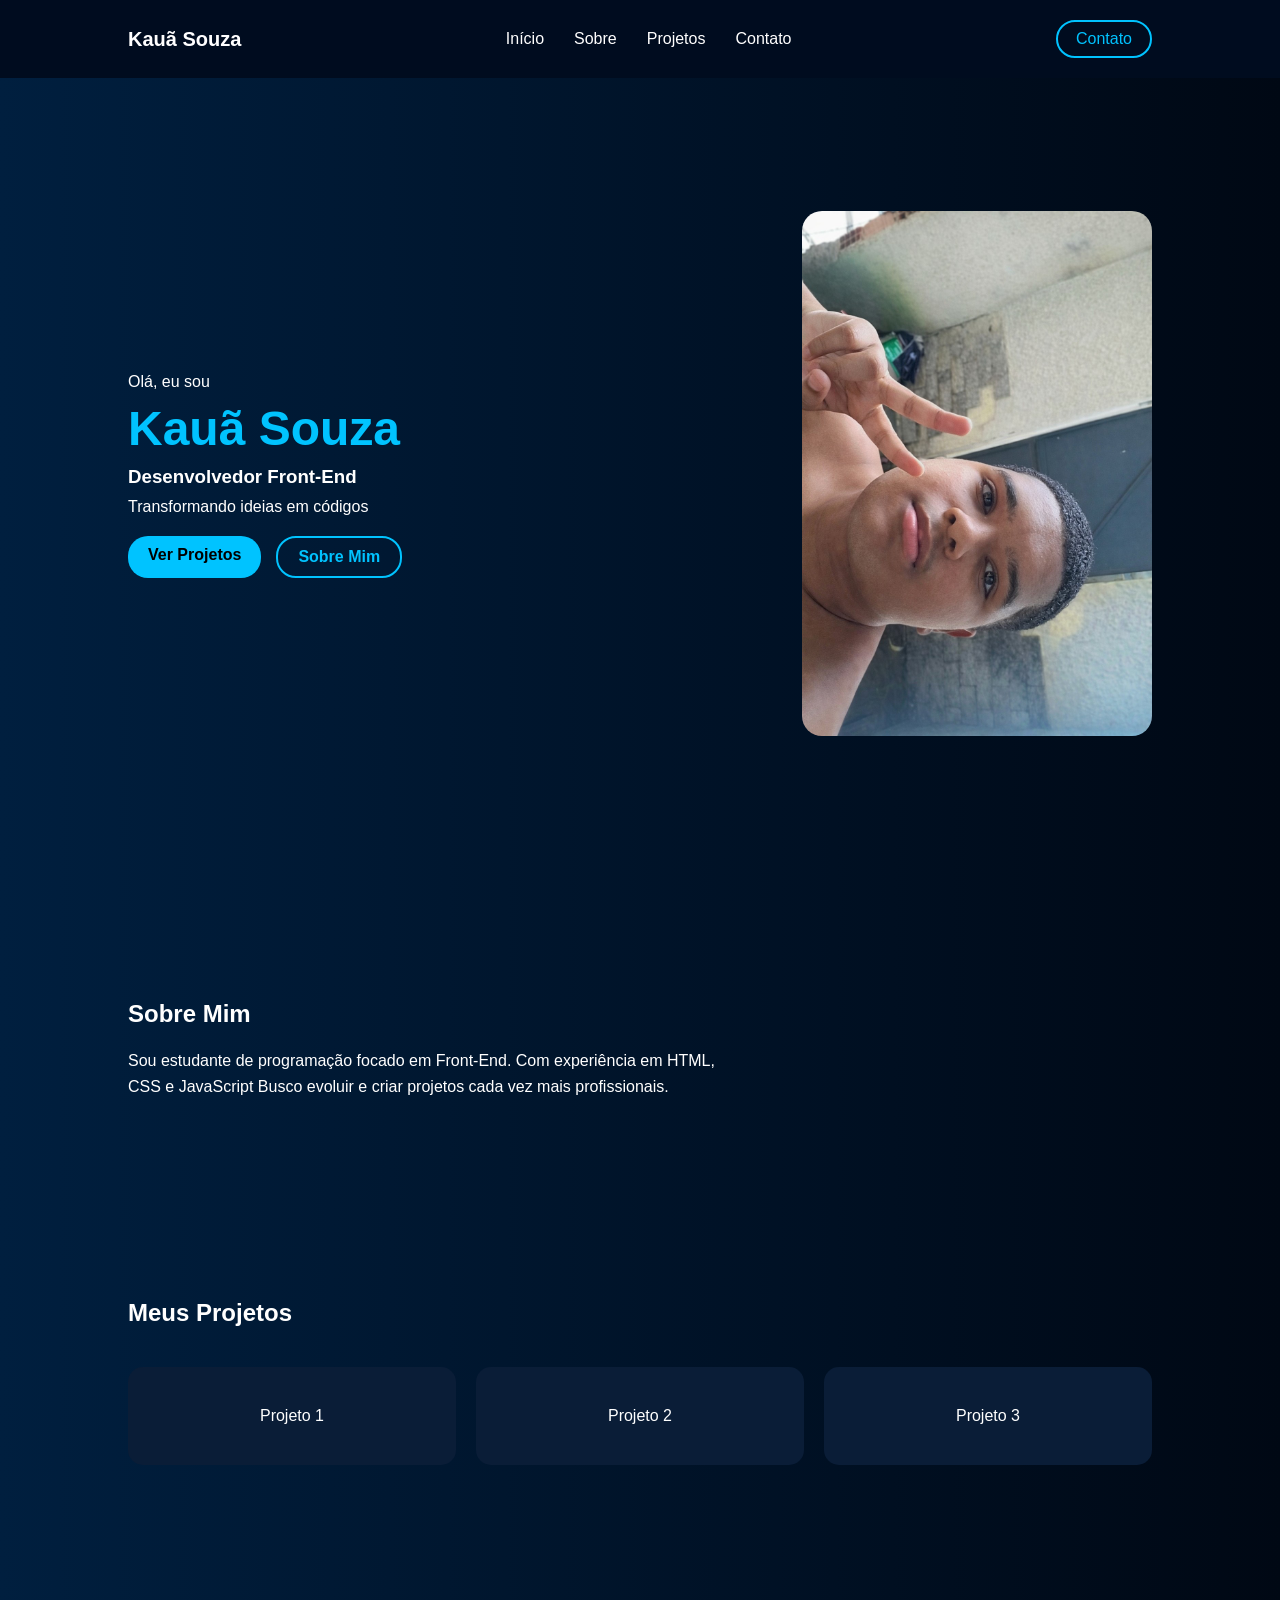
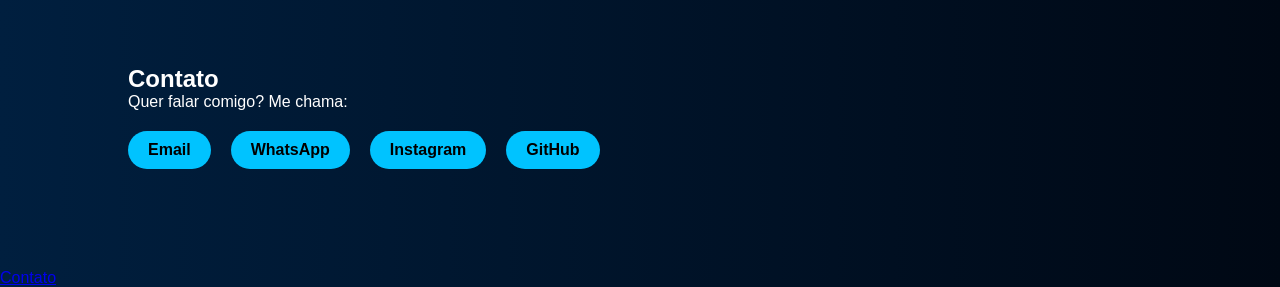
==== index.html @ f3550d49 "Update index.html" ====
<!DOCTYPE html>
<html lang="pt-BR">
<head>
  <meta charset="UTF-8">
  <title>Kauã Souza | Portfólio</title>
  <link rel="stylesheet" href="style.css">
</head>
<body>

  <!-- NAVBAR -->
  <header class="navbar">
    <div class="logo">Kauã Souza</div>

    <ul class="menu">
      <li><a href="#inicio">Início</a></li>
      <li><a href="#sobre">Sobre</a></li>
      <li><a href="#projetos">Projetos</a></li>
      <li><a href="#contato">Contato</a></li>
    </ul>

    <a href="#contato" class="btn-contato">Contato</a>
  </header>

  <!-- HERO -->
  <section id="inicio" class="hero">
    <div class="hero-text">
      <p>Olá, eu sou</p>
      <h1>Kauã Souza</h1>
      <h3>Desenvolvedor Front-End</h3>
      <p>Transformando ideias em códigos</p>

      <div class="buttons">
        <a href="#projetos" class="btn-primary">Ver Projetos</a>
        <a href="#sobre" class="btn-secondary">Sobre Mim</a>
      </div>
    </div>

    <div class="hero-img">
      <img src="file_00000000228c720e8e0c96ebc8f14be2[1].png" alt="Kauã Souza">
    </div>
  </section>

  <!-- SOBRE -->
  <section id="sobre">
    <h2>Sobre Mim</h2>
    <p>
      Sou estudante de programação focado em Front-End. Com experiência em HTML, CSS e JavaScript
      Busco evoluir e criar projetos cada vez mais profissionais.
    </p>
  </section>

  <!-- PROJETOS -->
  <section id="projetos">
    <h2>Meus Projetos</h2>

    <div class="cards">
      <div class="card">Projeto 1</div>
      <div class="card">Projeto 2</div>
      <div class="card">Projeto 3</div>
    </div>
  </section>

  <!-- CONTATO -->
  <section id="contato">
    <h2>Contato</h2>
    <p>Quer falar comigo? Me chama:</p>

    <div class="contact-buttons">
      <a href="kauafaria2656@gmail.com" target="_blank"
rel="noopener noreferrer">Email</a>
      <a href="https://wa.me/5521992400920" target="_blank"
rel="noopener noreferrer">WhatsApp</a>
      <a href="https://instagram.com/kaua_bxd2/" target="_blank"
rel="noopener noreferrer">Instagram</a>
      <a href="https://github.com/kaua-souza-dev" target="_blank"
rel="noopener noreferrer"
>GitHub</a>
    </div>
  </section>

  <a href="javascript:void(0)" onclick="rolarPara('contato')">Contato</a>


    <script>
function rolarPara(id) {
  document.getElementById(id).scrollIntoView({
    behavior: 'smooth'
  });
}
</script>


</body>
</html>
---- style.css ----
/* RESET */
* {
  margin: 0;
  padding: 0;
  box-sizing: border-box;
  font-family: Arial, sans-serif;
}

body {
  background: linear-gradient(to right, #001f3f, #000814);
  color: white;
}

/* NAVBAR */
.navbar {
  display: flex;
  justify-content: space-between;
  align-items: center;
  padding: 20px 10%;
  background-color: #000c1f;
  position: fixed;
  width: 100%;
  top: 0;
  z-index: 1000;
}

.logo {
  font-size: 20px;
  font-weight: bold;
}

.menu {
  list-style: none;
  display: flex;
  gap: 30px;
}

.menu a {
  text-decoration: none;
  color: white;
  transition: 0.3s;
}

.menu a:hover {
  color: #00c3ff;
}

.btn-contato {
  border: 2px solid #00c3ff;
  padding: 8px 18px;
  border-radius: 20px;
  text-decoration: none;
  color: #00c3ff;
  transition: 0.3s;
}

.btn-contato:hover {
  background-color: #00c3ff;
  color: black;
}

/* HERO */
.hero {
  display: flex;
  justify-content: space-between;
  align-items: center;
  padding: 150px 10% 100px 10%;
  min-height: 100vh;
}

.hero-text h1 {
  font-size: 48px;
  color: #00c3ff;
  margin: 10px 0;
}

.hero-text h3 {
  margin-bottom: 10px;
}

.buttons {
  margin-top: 20px;
  display: flex;
  gap: 15px;
}

.btn-primary {
  background-color: #00c3ff;
  padding: 10px 20px;
  border-radius: 20px;
  color: black;
  text-decoration: none;
  font-weight: bold;
}

.btn-secondary {
  border: 2px solid #00c3ff;
  padding: 10px 20px;
  border-radius: 20px;
  color: #00c3ff;
  text-decoration: none;
  font-weight: bold;
}

.btn-secondary:hover {
  background-color: #00c3ff;
  color: black;
}

/* HERO IMAGE */
.hero-img img {
  width: 350px;
  border-radius: 20px;
}

/* SECTIONS */
section {
  padding: 100px 10%;
}

/* SOBRE */
#sobre p {
  margin-top: 20px;
  max-width: 600px;
  line-height: 1.6;
}

/* PROJETOS */
.cards {
  display: flex;
  gap: 20px;
  margin-top: 40px;
}

.card {
  background-color: #0a1d37;
  padding: 40px;
  border-radius: 15px;
  flex: 1;
  text-align: center;
  transition: 0.3s;
}

.card:hover {
  transform: translateY(-5px);
  background-color: #12294d;
}

/* CONTATO */
.contact-buttons {
  display: flex;
  gap: 20px;
  margin-top: 20px;
}

.contact-buttons a {
  background-color: #00c3ff;
  padding: 10px 20px;
  border-radius: 20px;
  text-decoration: none;
  color: black;
  font-weight: bold;
  transition: 0.3s;
}

.contact-buttons a:hover {
  transform: scale(1.05);
}

/* SCROLL SUAVE */
html {
  scroll-behavior: smooth;
}
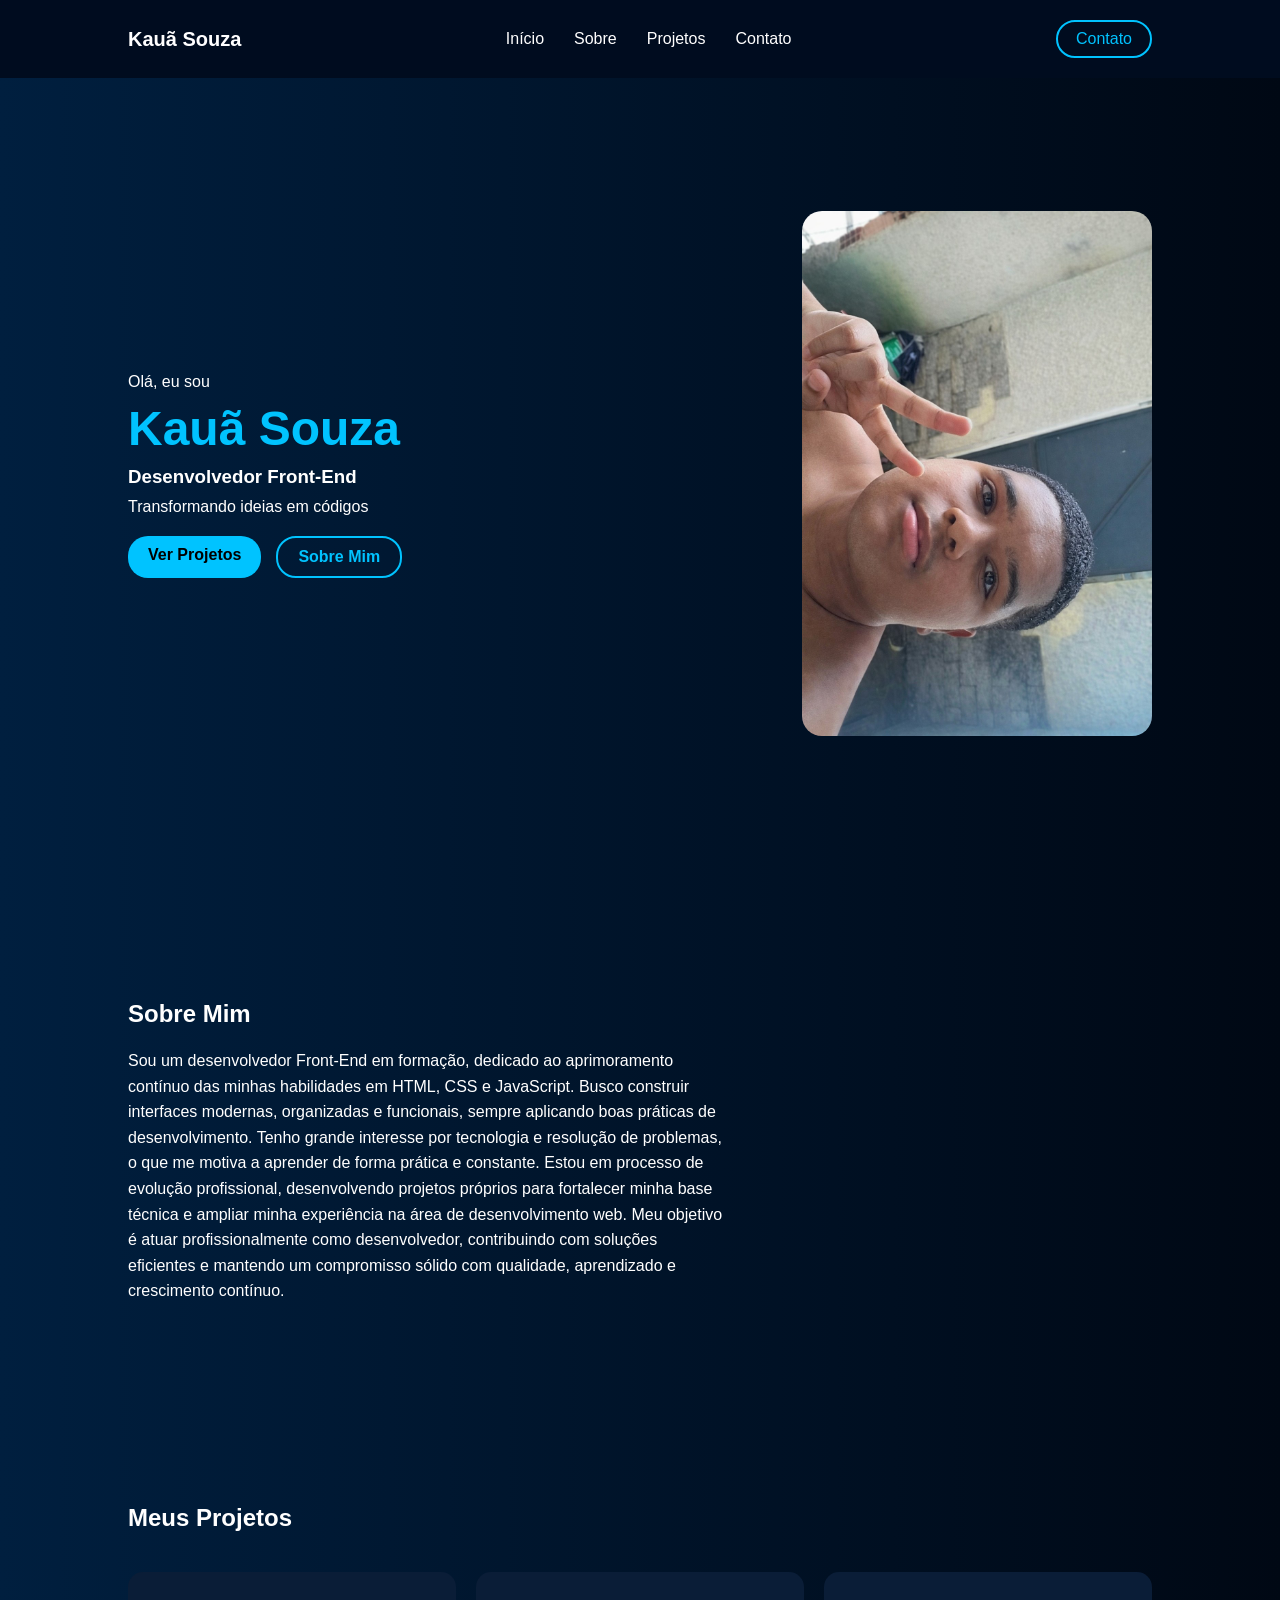
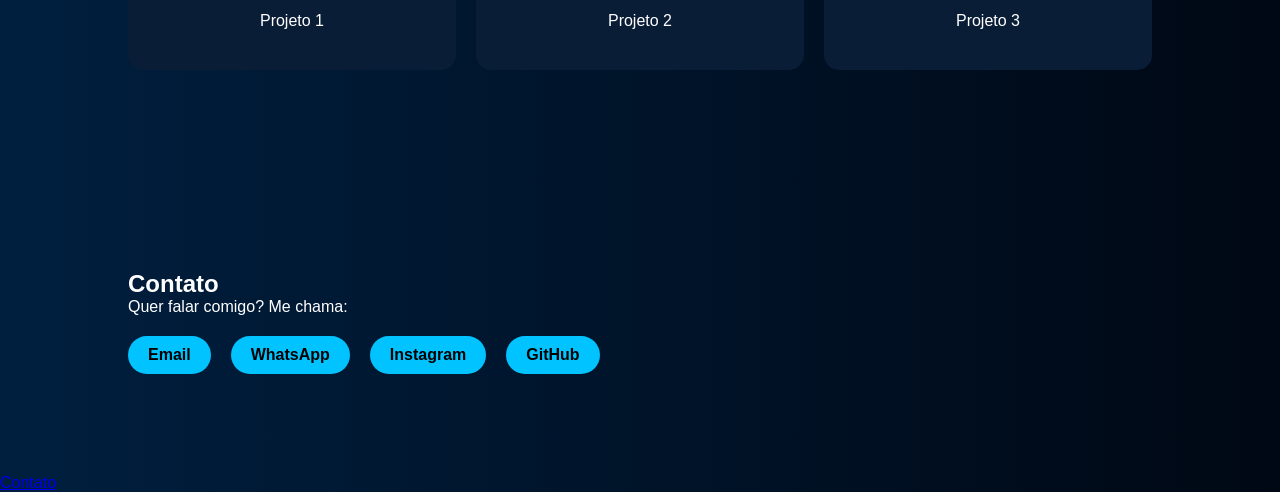
==== commit 07d7769d: "Update index.html" ====
--- a/index.html
+++ b/index.html
@@ -44,8 +44,11 @@
   <section id="sobre">
     <h2>Sobre Mim</h2>
     <p>
-      Sou estudante de programação focado em Front-End. Com experiência em HTML, CSS e JavaScript
-      Busco evoluir e criar projetos cada vez mais profissionais.
+      Sou um desenvolvedor Front-End em formação, dedicado ao aprimoramento contínuo das minhas habilidades em HTML, CSS e JavaScript. Busco construir interfaces modernas, organizadas e funcionais, sempre aplicando boas práticas de desenvolvimento.
+
+Tenho grande interesse por tecnologia e resolução de problemas, o que me motiva a aprender de forma prática e constante. Estou em processo de evolução profissional, desenvolvendo projetos próprios para fortalecer minha base técnica e ampliar minha experiência na área de desenvolvimento web.
+
+Meu objetivo é atuar profissionalmente como desenvolvedor, contribuindo com soluções eficientes e mantendo um compromisso sólido com qualidade, aprendizado e crescimento contínuo.
     </p>
   </section>
 
@@ -95,3 +98,4 @@
 
 
 
+
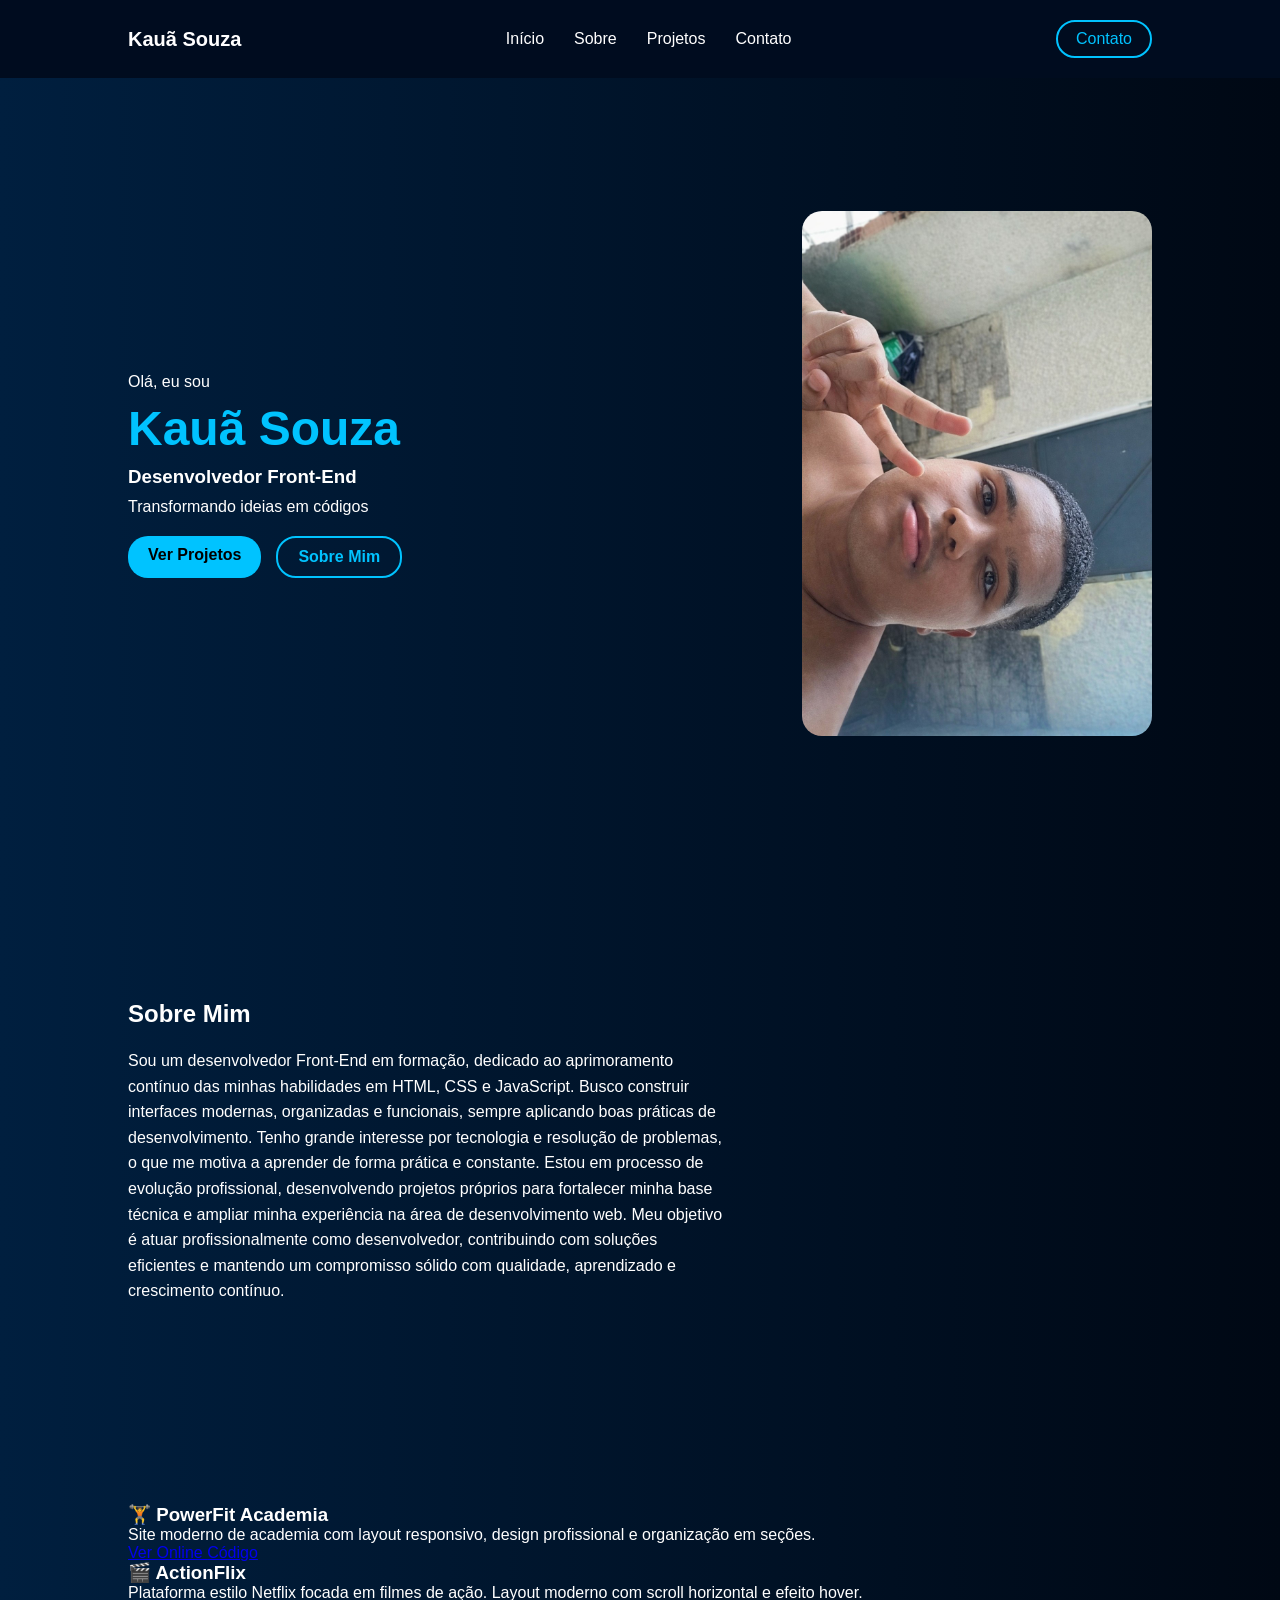
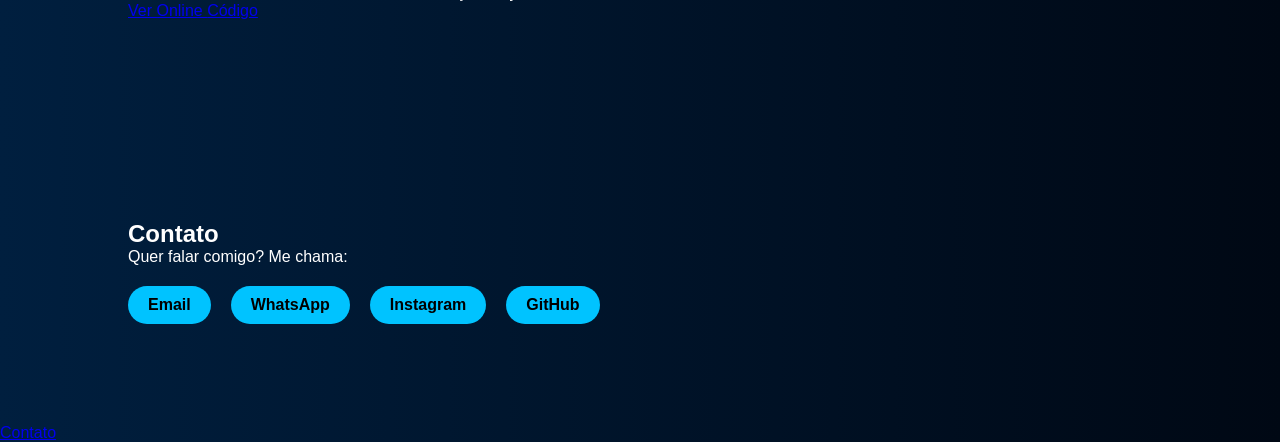
==== commit d2d9afe8: "Update index.html" ====
--- a/index.html
+++ b/index.html
@@ -53,15 +53,47 @@
   </section>
 
   <!-- PROJETOS -->
-  <section id="projetos">
-    <h2>Meus Projetos</h2>
+ <section id="projetos">
 
-    <div class="cards">
-      <div class="card">Projeto 1</div>
-      <div class="card">Projeto 2</div>
-      <div class="card">Projeto 3</div>
+    <div class="projeto-card">
+        <h3>🏋️ PowerFit Academia</h3>
+        <p>
+            Site moderno de academia com layout responsivo,
+            design profissional e organização em seções.
+        </p>
+
+        <div class="projeto-botoes">
+            <a href="https://SEUUSUARIO.github.io/powerfit-academia/" target="_blank">
+                Ver Online
+            </a>
+
+            <a href="https://github.com/SEUUSUARIO/powerfit-academia" target="_blank">
+                Código
+            </a>
+        </div>
     </div>
-  </section>
+
+
+    <div class="projeto-card">
+        <h3>🎬 ActionFlix</h3>
+        <p>
+            Plataforma estilo Netflix focada em filmes de ação.
+            Layout moderno com scroll horizontal e efeito hover.
+        </p>
+
+        <div class="projeto-botoes">
+            <a href="https://SEUUSUARIO.github.io/actionflix/" target="_blank">
+                Ver Online
+            </a>
+
+            <a href="https://github.com/SEUUSUARIO/actionflix" target="_blank">
+                Código
+            </a>
+        </div>
+    </div>
+
+</section>
+
 
   <!-- CONTATO -->
   <section id="contato">
@@ -99,3 +131,5 @@
 
 
 
+
+
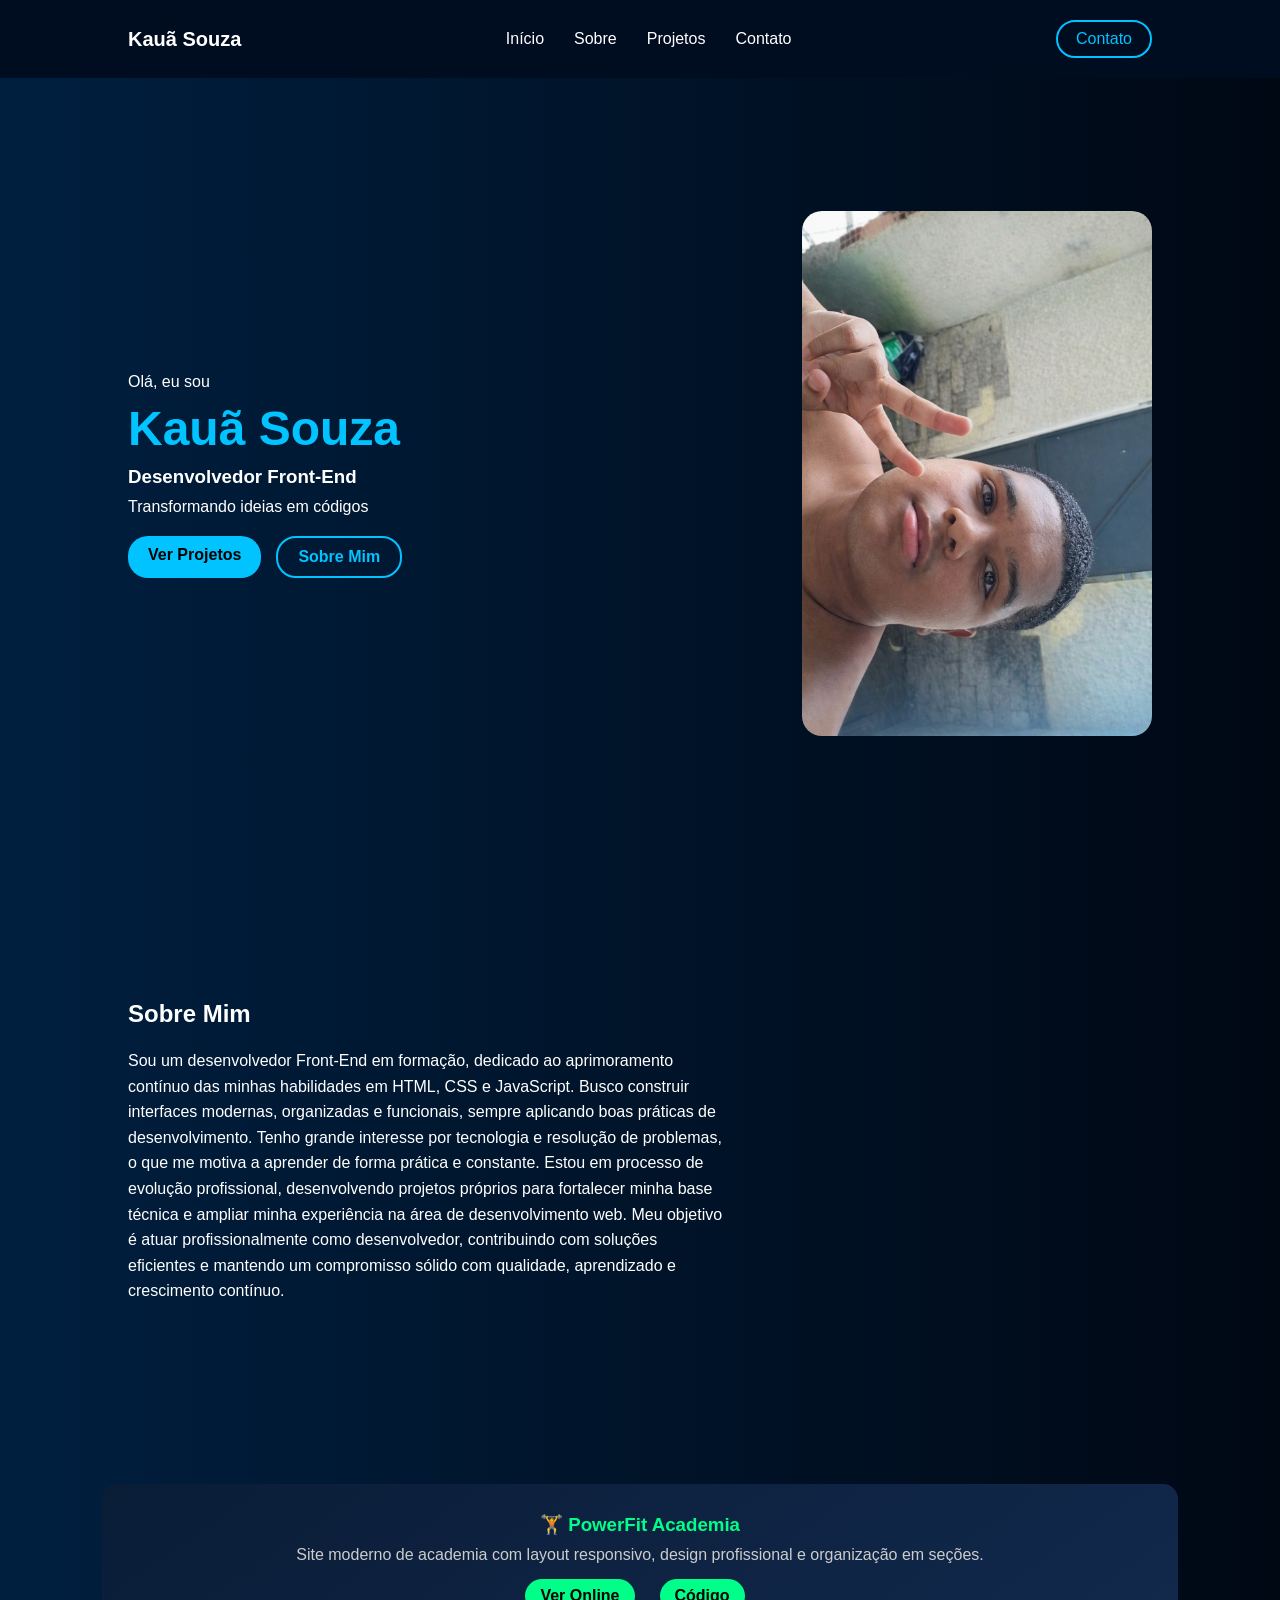
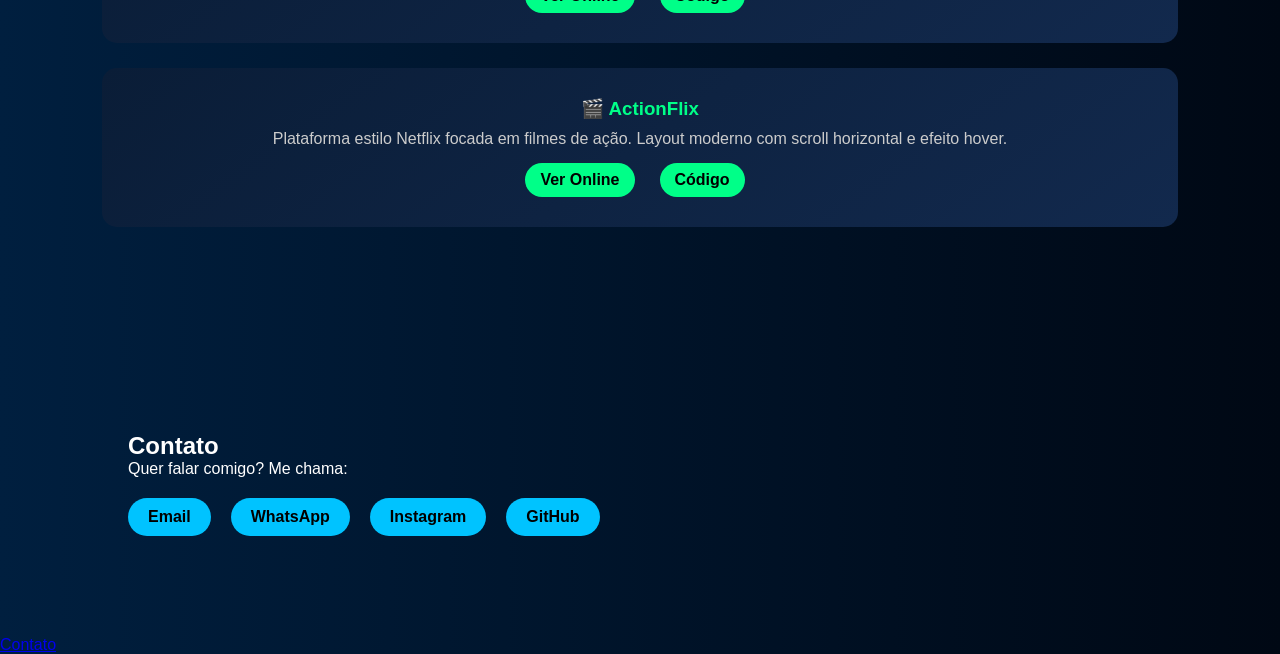
==== commit 629cf689: "Update index.html" ====
--- a/index.html
+++ b/index.html
@@ -63,11 +63,11 @@
         </p>
 
         <div class="projeto-botoes">
-            <a href="https://SEUUSUARIO.github.io/powerfit-academia/" target="_blank">
+            <a href="https://kaua-souza-dev.github.io/powerfit-academia/" target="_blank">
                 Ver Online
             </a>
 
-            <a href="https://github.com/SEUUSUARIO/powerfit-academia" target="_blank">
+            <a href="https://github.com/kaua-souza-dev/powerfit-academia" target="_blank">
                 Código
             </a>
         </div>
@@ -82,11 +82,11 @@
         </p>
 
         <div class="projeto-botoes">
-            <a href="https://SEUUSUARIO.github.io/actionflix/" target="_blank">
+            <a href="https://kaua-souza-dev.github.io/Action-flix/" target="_blank">
                 Ver Online
             </a>
 
-            <a href="https://github.com/SEUUSUARIO/actionflix" target="_blank">
+            <a href="https://github.com/kaua-souza-dev/Action-flix" target="_blank">
                 Código
             </a>
         </div>
@@ -101,7 +101,7 @@
     <p>Quer falar comigo? Me chama:</p>
 
     <div class="contact-buttons">
-      <a href="kauafaria2656@gmail.com" target="_blank"
+      <a href="mailto:kauafaria2656@gmail.com" target="_blank"
 rel="noopener noreferrer">Email</a>
       <a href="https://wa.me/5521992400920" target="_blank"
 rel="noopener noreferrer">WhatsApp</a>
@@ -133,3 +133,6 @@
 
 
 
+
+
+
--- a/style.css
+++ b/style.css
@@ -126,25 +126,72 @@
 }
 
 /* PROJETOS */
-.cards {
-  display: flex;
-  gap: 20px;
-  margin-top: 40px;
-}
-
-.card {
-  background-color: #0a1d37;
-  padding: 40px;
-  border-radius: 15px;
-  flex: 1;
-  text-align: center;
-  transition: 0.3s;
-}
-
-.card:hover {
-  transform: translateY(-5px);
-  background-color: #12294d;
-}
+#projetos {
+    padding: 120px 10%;
+    text-align: center;
+}
+
+#projetos h2 {
+    font-size: 32px;
+    margin-bottom: 50px;
+    color: #00c3ff;
+}
+
+/* GRID PROFISSIONAL */
+#projetos {
+    display: flex;
+    flex-direction: column;
+}
+
+#projetos .projeto-card {
+    background: linear-gradient(145deg, #0a1d37, #12294d);
+    padding: 30px;
+    border-radius: 15px;
+    transition: 0.3s;
+    width: 100%;
+}
+
+.projeto-card {
+    margin-bottom: 30px;
+}
+
+.projeto-card:hover {
+    transform: translateY(-8px);
+}
+
+.projeto-card h3 {
+    margin-bottom: 15px;
+    color: #00c3ff;
+}
+
+.projeto-card p {
+    margin-bottom: 20px;
+    color: #ccc;
+}
+
+/* BOTÕES */
+.projeto-botoes {
+    display: flex;
+    justify-content: center;
+    gap: 15px;
+}
+
+.projeto-botoes a {
+    display: inline-block;
+    padding: 10px 20px;
+    border-radius: 25px;
+    text-decoration: none;
+    font-weight: bold;
+    background: #00c3ff;
+    color: black;
+    transition: 0.3s;
+}
+
+.projeto-botoes a:hover {
+    transform: scale(1.05);
+    background: #0099cc;
+}
+
 
 /* CONTATO */
 .contact-buttons {
@@ -171,3 +218,49 @@
 html {
   scroll-behavior: smooth;
 }
+
+
+#projetos {
+    padding: 80px 8%;
+}
+
+.projeto-card {
+    background: #1a1a1a;
+    padding: 25px;
+    border-radius: 12px;
+    margin-bottom: 25px;
+    transition: 0.3s;
+}
+
+.projeto-card:hover {
+    transform: translateY(-5px);
+}
+
+.projeto-card h3 {
+    margin-bottom: 10px;
+    color: #00ff88;
+}
+
+.projeto-card p {
+    margin-bottom: 15px;
+    color: #ccc;
+}
+
+.projeto-botoes a {
+    display: inline-block;
+    margin-right: 10px;
+    padding: 8px 15px;
+    border-radius: 20px;
+    text-decoration: none;
+    font-weight: bold;
+    background: #00ff88;
+    color: black;
+    transition: 0.3s;
+}
+
+.projeto-botoes a:hover {
+    background: #00cc6a;
+}
+
+
+
